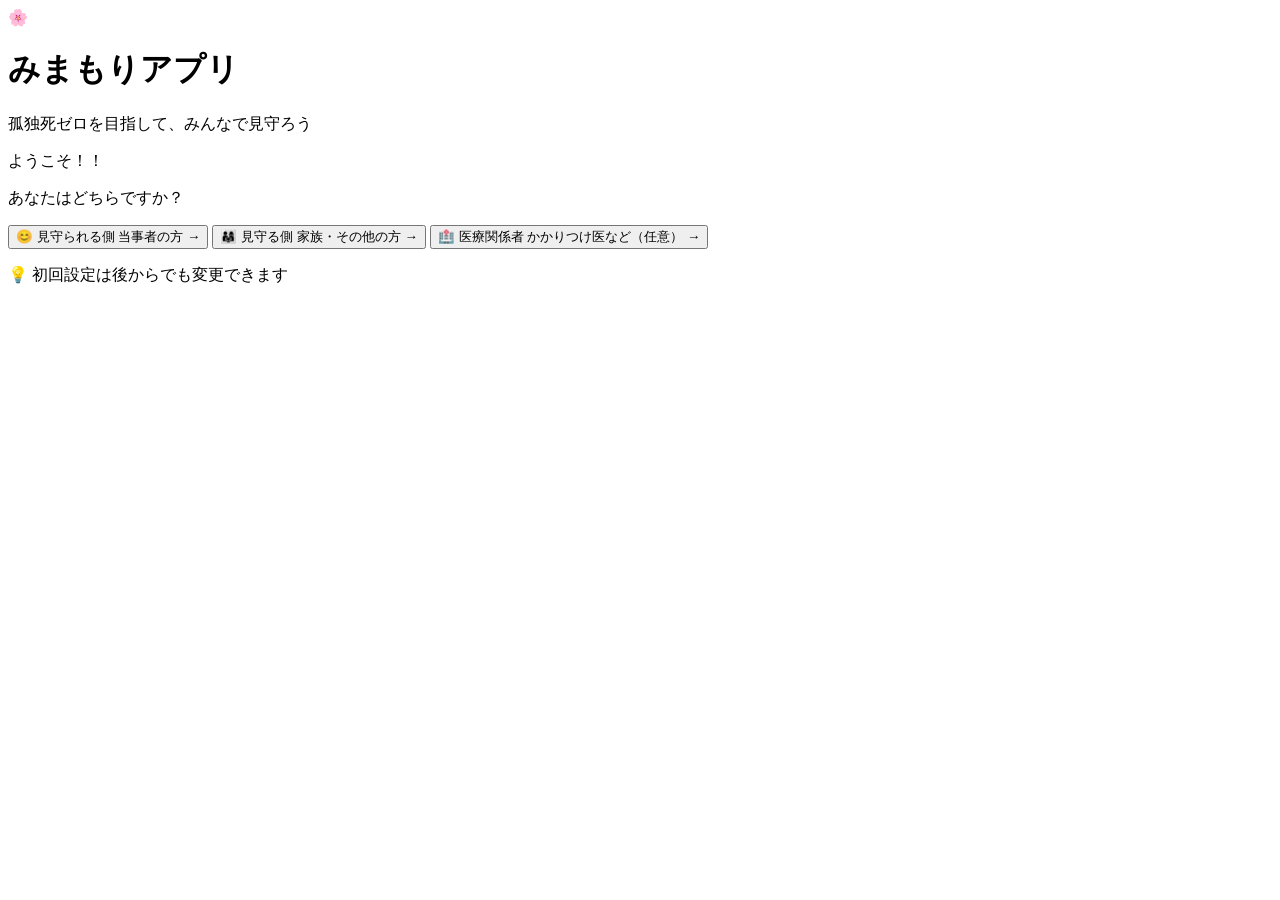
==== index.html @ 4f86789b "Add initial HTML structure for the app" ====
<!DOCTYPE html>
<html lang="ja">
<head>
  <meta charset="UTF-8" />
  <meta name="viewport" content="width=device-width, initial-scale=1.0" />
  <title>みまもりアプリ</title>
  <link rel="stylesheet" href="css/style.css" />
  <link href="https://fonts.googleapis.com/css2?family=Zen+Maru+Gothic:wght@400;500;700;900&family=M+PLUS+Rounded+1c:wght@400;700;800&display=swap" rel="stylesheet" />
</head>
<body>
  <div class="bg-blobs">
    <div class="blob blob1"></div>
    <div class="blob blob2"></div>
    <div class="blob blob3"></div>
  </div>

  <main class="login-container">
    <div class="login-card">
      <div class="logo-area">
        <div class="logo-icon">🌸</div>
        <h1 class="app-title">みまもりアプリ</h1>
        <p class="app-subtitle">孤独死ゼロを目指して、みんなで見守ろう</p>
      </div>

      <div class="welcome-badge">
        <span>ようこそ！！</span>
      </div>

      <p class="role-prompt">あなたはどちらですか？</p>

      <div class="role-buttons">
        <button class="role-btn patient-btn" onclick="goTo('patient.html')">
          <span class="btn-icon">😊</span>
          <span class="btn-main">見守られる側</span>
          <span class="btn-sub">当事者の方</span>
          <span class="btn-arrow">→</span>
        </button>

        <button class="role-btn watcher-btn" onclick="goTo('watcher.html')">
          <span class="btn-icon">👨‍👩‍👧</span>
          <span class="btn-main">見守る側</span>
          <span class="btn-sub">家族・その他の方</span>
          <span class="btn-arrow">→</span>
        </button>

        <button class="role-btn medical-btn" onclick="goTo('medical.html')">
          <span class="btn-icon">🏥</span>
          <span class="btn-main">医療関係者</span>
          <span class="btn-sub">かかりつけ医など（任意）</span>
          <span class="btn-arrow">→</span>
        </button>
      </div>

      <p class="footer-note">💡 初回設定は後からでも変更できます</p>
    </div>
  </main>

  <script src="js/main.js"></script>
</body>
</html>
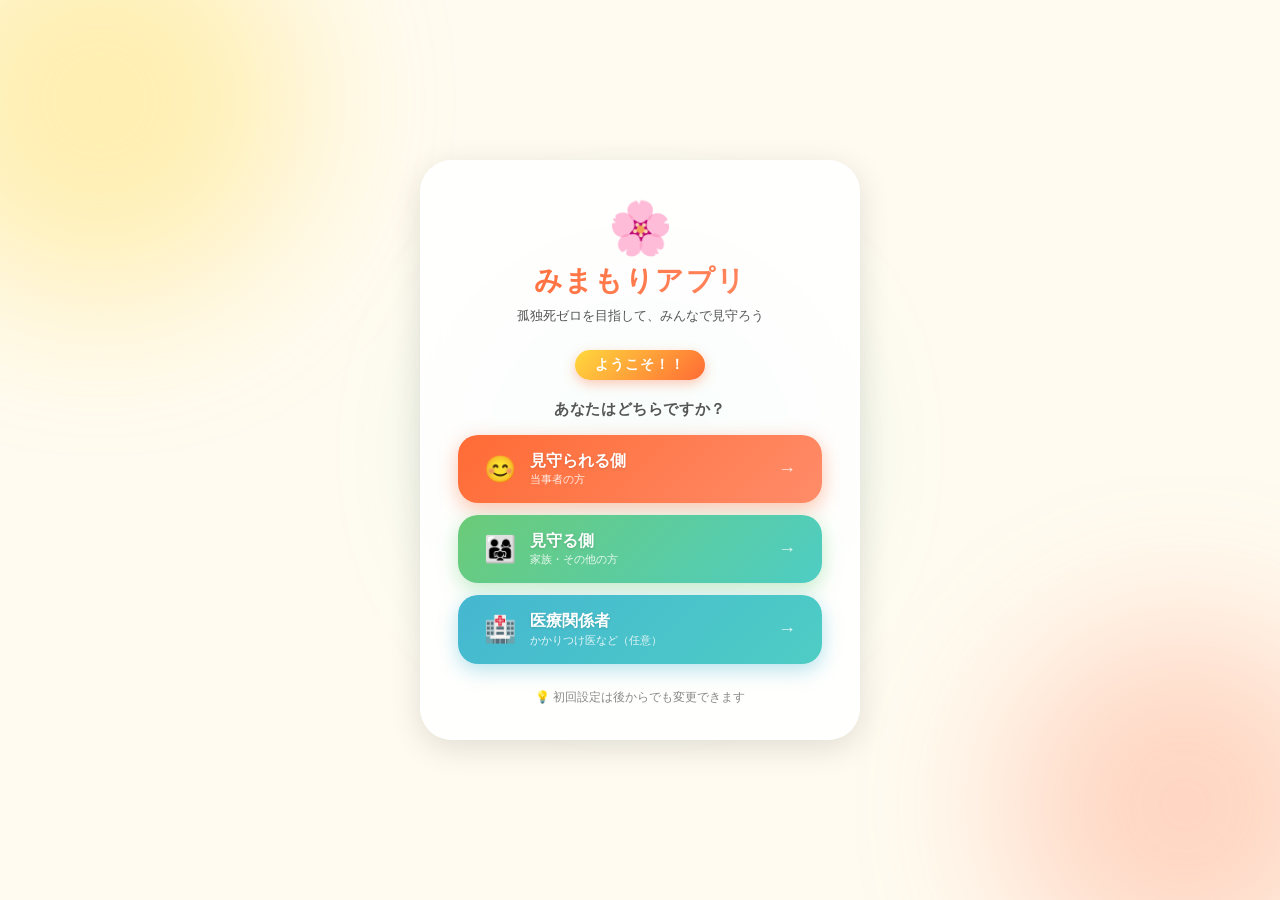
==== commit 6f5d9882: "Update stylesheet and script paths in index.html" ====
--- a/index.html
+++ b/index.html
@@ -4,7 +4,7 @@
   <meta charset="UTF-8" />
   <meta name="viewport" content="width=device-width, initial-scale=1.0" />
   <title>みまもりアプリ</title>
-  <link rel="stylesheet" href="css/style.css" />
+  <link rel="stylesheet" href="style.css" />
   <link href="https://fonts.googleapis.com/css2?family=Zen+Maru+Gothic:wght@400;500;700;900&family=M+PLUS+Rounded+1c:wght@400;700;800&display=swap" rel="stylesheet" />
 </head>
 <body>
@@ -55,6 +55,6 @@
     </div>
   </main>
 
-  <script src="js/main.js"></script>
+  <script src="main.js"></script>
 </body>
 </html>
--- a/style.css
+++ b/style.css
@@ -0,0 +1,315 @@
+/* ===========================
+   CSS Variables & Reset
+=========================== */
+:root {
+  --yellow:     #FFD93D;
+  --orange:     #FF6B35;
+  --coral:      #FF8C69;
+  --green:      #6BCB77;
+  --teal:       #4ECDC4;
+  --blue:       #45B7D1;
+  --purple:     #C77DFF;
+  --white:      #FFFFFF;
+  --cream:      #FFFBF0;
+  --text-dark:  #2D2D2D;
+  --text-mid:   #555555;
+  --text-light: #888888;
+  --shadow:     0 8px 32px rgba(0,0,0,0.12);
+  --shadow-hover: 0 16px 48px rgba(0,0,0,0.18);
+  --radius:     20px;
+  --radius-sm:  12px;
+
+  --font-main: 'Zen Maru Gothic', 'M PLUS Rounded 1c', sans-serif;
+}
+
+*, *::before, *::after {
+  box-sizing: border-box;
+  margin: 0;
+  padding: 0;
+}
+
+body {
+  font-family: var(--font-main);
+  background: var(--cream);
+  min-height: 100vh;
+  display: flex;
+  align-items: center;
+  justify-content: center;
+  overflow: hidden;
+  position: relative;
+}
+
+/* ===========================
+   Background Blobs
+=========================== */
+.bg-blobs {
+  position: fixed;
+  inset: 0;
+  z-index: 0;
+  pointer-events: none;
+}
+
+.blob {
+  position: absolute;
+  border-radius: 50%;
+  filter: blur(80px);
+  opacity: 0.35;
+  animation: floatBlob 8s ease-in-out infinite alternate;
+}
+
+.blob1 {
+  width: 400px; height: 400px;
+  background: var(--yellow);
+  top: -100px; left: -100px;
+  animation-delay: 0s;
+}
+
+.blob2 {
+  width: 350px; height: 350px;
+  background: var(--coral);
+  bottom: -80px; right: -80px;
+  animation-delay: 2s;
+}
+
+.blob3 {
+  width: 300px; height: 300px;
+  background: var(--teal);
+  top: 50%; left: 50%;
+  transform: translate(-50%, -50%);
+  animation-delay: 4s;
+}
+
+@keyframes floatBlob {
+  0%   { transform: translate(0, 0) scale(1); }
+  100% { transform: translate(30px, 20px) scale(1.1); }
+}
+
+/* ===========================
+   Login Container & Card
+=========================== */
+.login-container {
+  position: relative;
+  z-index: 1;
+  width: 100%;
+  max-width: 480px;
+  padding: 20px;
+}
+
+.login-card {
+  background: rgba(255, 255, 255, 0.88);
+  backdrop-filter: blur(20px);
+  -webkit-backdrop-filter: blur(20px);
+  border-radius: 32px;
+  padding: 40px 36px 32px;
+  box-shadow: var(--shadow);
+  border: 2px solid rgba(255,255,255,0.9);
+  animation: cardEnter 0.6s cubic-bezier(0.34, 1.56, 0.64, 1) both;
+}
+
+@keyframes cardEnter {
+  from { opacity: 0; transform: translateY(40px) scale(0.95); }
+  to   { opacity: 1; transform: translateY(0) scale(1); }
+}
+
+/* ===========================
+   Logo Area
+=========================== */
+.logo-area {
+  text-align: center;
+  margin-bottom: 24px;
+}
+
+.logo-icon {
+  font-size: 52px;
+  line-height: 1;
+  margin-bottom: 8px;
+  display: block;
+  animation: bounce 2s ease-in-out infinite;
+}
+
+@keyframes bounce {
+  0%, 100% { transform: translateY(0); }
+  50%       { transform: translateY(-8px); }
+}
+
+.app-title {
+  font-size: 28px;
+  font-weight: 900;
+  color: var(--text-dark);
+  letter-spacing: 0.05em;
+  background: linear-gradient(135deg, var(--orange), var(--coral));
+  -webkit-background-clip: text;
+  -webkit-text-fill-color: transparent;
+  background-clip: text;
+}
+
+.app-subtitle {
+  font-size: 13px;
+  color: var(--text-mid);
+  margin-top: 6px;
+  line-height: 1.5;
+}
+
+/* ===========================
+   Welcome Badge
+=========================== */
+.welcome-badge {
+  display: flex;
+  justify-content: center;
+  margin-bottom: 20px;
+}
+
+.welcome-badge span {
+  background: linear-gradient(135deg, var(--yellow), var(--orange));
+  color: var(--white);
+  font-weight: 700;
+  font-size: 14px;
+  padding: 6px 20px;
+  border-radius: 999px;
+  box-shadow: 0 4px 12px rgba(255,107,53,0.35);
+  letter-spacing: 0.08em;
+  animation: pulse 2.5s ease-in-out infinite;
+}
+
+@keyframes pulse {
+  0%, 100% { box-shadow: 0 4px 12px rgba(255,107,53,0.35); }
+  50%       { box-shadow: 0 4px 24px rgba(255,107,53,0.6); }
+}
+
+/* ===========================
+   Role Prompt
+=========================== */
+.role-prompt {
+  text-align: center;
+  font-size: 15px;
+  font-weight: 700;
+  color: var(--text-mid);
+  margin-bottom: 16px;
+  letter-spacing: 0.04em;
+}
+
+/* ===========================
+   Role Buttons
+=========================== */
+.role-buttons {
+  display: flex;
+  flex-direction: column;
+  gap: 12px;
+  margin-bottom: 24px;
+}
+
+.role-btn {
+  display: grid;
+  grid-template-columns: 44px 1fr 24px;
+  grid-template-rows: auto auto;
+  align-items: center;
+  gap: 0 8px;
+  width: 100%;
+  padding: 16px 20px;
+  border: none;
+  border-radius: var(--radius);
+  cursor: pointer;
+  font-family: var(--font-main);
+  text-align: left;
+  transition: transform 0.2s cubic-bezier(0.34, 1.56, 0.64, 1),
+              box-shadow 0.2s ease;
+  position: relative;
+  overflow: hidden;
+}
+
+.role-btn::before {
+  content: '';
+  position: absolute;
+  inset: 0;
+  opacity: 0;
+  transition: opacity 0.2s;
+  background: rgba(255,255,255,0.25);
+}
+
+.role-btn:hover::before { opacity: 1; }
+.role-btn:hover {
+  transform: translateY(-3px) scale(1.02);
+  box-shadow: var(--shadow-hover);
+}
+.role-btn:active {
+  transform: translateY(0) scale(0.98);
+}
+
+.btn-icon {
+  font-size: 26px;
+  grid-row: 1 / 3;
+  grid-column: 1;
+  display: flex;
+  align-items: center;
+  justify-content: center;
+}
+
+.btn-main {
+  font-size: 16px;
+  font-weight: 800;
+  color: var(--white);
+  grid-row: 1;
+  grid-column: 2;
+  line-height: 1.2;
+  text-shadow: 0 1px 3px rgba(0,0,0,0.15);
+}
+
+.btn-sub {
+  font-size: 11px;
+  color: rgba(255,255,255,0.85);
+  grid-row: 2;
+  grid-column: 2;
+  margin-top: 2px;
+}
+
+.btn-arrow {
+  font-size: 18px;
+  color: rgba(255,255,255,0.8);
+  grid-row: 1 / 3;
+  grid-column: 3;
+  display: flex;
+  align-items: center;
+  transition: transform 0.2s;
+}
+
+.role-btn:hover .btn-arrow {
+  transform: translateX(4px);
+}
+
+/* Individual button colors */
+.patient-btn {
+  background: linear-gradient(135deg, #FF6B35, #FF8C69);
+  box-shadow: 0 6px 20px rgba(255,107,53,0.4);
+}
+
+.watcher-btn {
+  background: linear-gradient(135deg, #6BCB77, #4ECDC4);
+  box-shadow: 0 6px 20px rgba(107,203,119,0.4);
+}
+
+.medical-btn {
+  background: linear-gradient(135deg, #45B7D1, #4ECDC4);
+  box-shadow: 0 6px 20px rgba(69,183,209,0.4);
+}
+
+/* ===========================
+   Footer Note
+=========================== */
+.footer-note {
+  text-align: center;
+  font-size: 12px;
+  color: var(--text-light);
+  line-height: 1.5;
+}
+
+/* ===========================
+   Responsive
+=========================== */
+@media (max-width: 480px) {
+  .login-card {
+    padding: 32px 24px 28px;
+  }
+  .app-title {
+    font-size: 24px;
+  }
+}
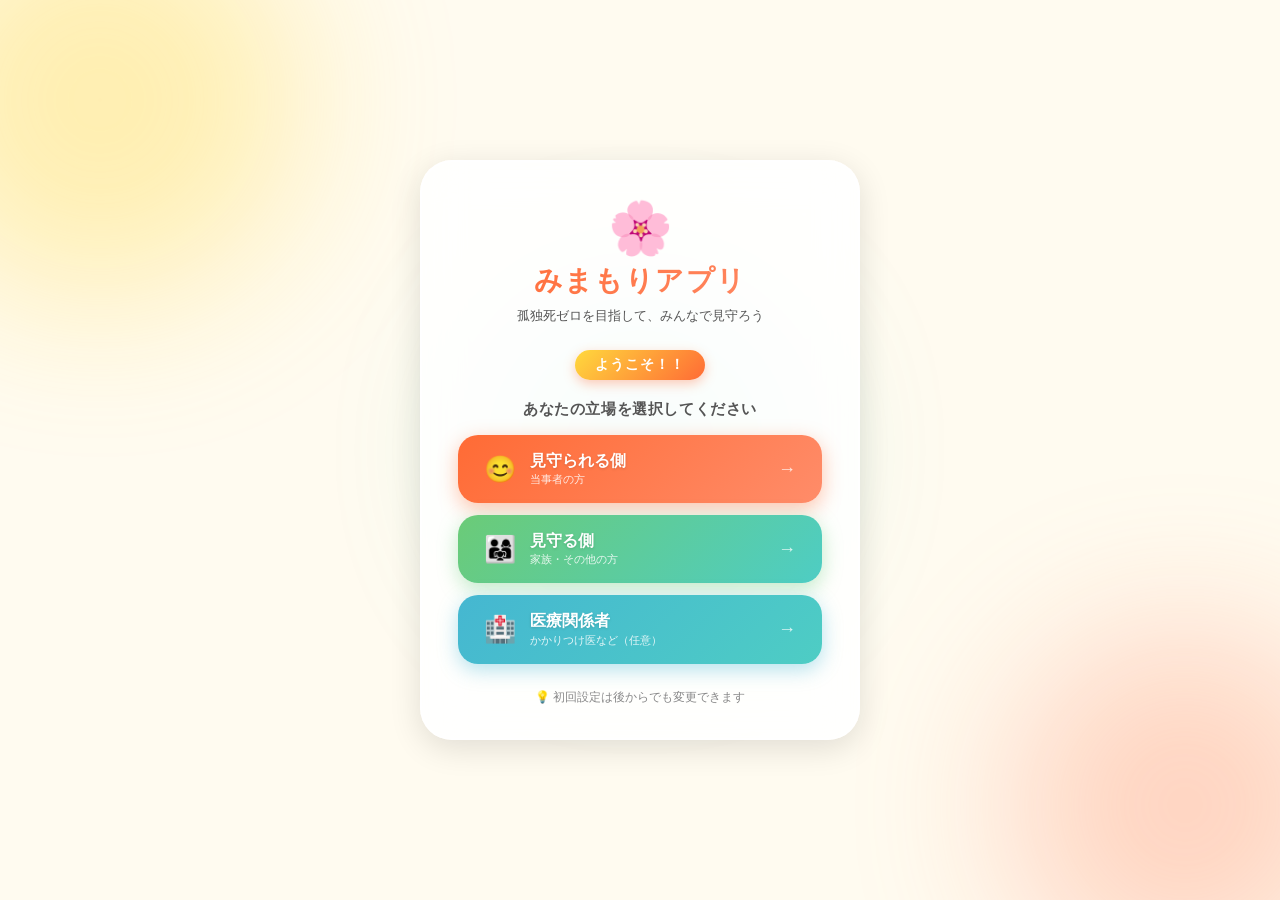
==== commit 341e578d: "Update role prompts and button actions in index.html" ====
--- a/index.html
+++ b/index.html
@@ -26,24 +26,24 @@
         <span>ようこそ！！</span>
       </div>
 
-      <p class="role-prompt">あなたはどちらですか？</p>
+      <p class="role-prompt">あなたの立場を選択してください</p>
 
       <div class="role-buttons">
-        <button class="role-btn patient-btn" onclick="goTo('patient.html')">
+        <button class="role-btn patient-btn" onclick="goTo('patient')">
           <span class="btn-icon">😊</span>
           <span class="btn-main">見守られる側</span>
           <span class="btn-sub">当事者の方</span>
           <span class="btn-arrow">→</span>
         </button>
 
-        <button class="role-btn watcher-btn" onclick="goTo('watcher.html')">
+        <button class="role-btn watcher-btn" onclick="goTo('watcher')">
           <span class="btn-icon">👨‍👩‍👧</span>
           <span class="btn-main">見守る側</span>
           <span class="btn-sub">家族・その他の方</span>
           <span class="btn-arrow">→</span>
         </button>
 
-        <button class="role-btn medical-btn" onclick="goTo('medical.html')">
+        <button class="role-btn medical-btn" onclick="goTo('medical')">
           <span class="btn-icon">🏥</span>
           <span class="btn-main">医療関係者</span>
           <span class="btn-sub">かかりつけ医など（任意）</span>
@@ -51,10 +51,34 @@
         </button>
       </div>
 
+      <!-- 設定状況バッジ -->
+      <div class="setup-status" id="setupStatus"></div>
+
       <p class="footer-note">💡 初回設定は後からでも変更できます</p>
+
+      <!-- リセットボタン -->
+      <div class="reset-area" id="resetArea" style="display:none;">
+        <button class="reset-all-btn" onclick="confirmReset()">
+          🔄 全ての設定をリセット
+        </button>
+      </div>
     </div>
   </main>
 
+  <!-- リセット確認モーダル -->
+  <div class="modal-overlay" id="resetModal" style="display:none;">
+    <div class="modal-card">
+      <div class="modal-icon" id="resetModalIcon">⚠️</div>
+      <h3 class="modal-title" id="resetModalTitle">設定をリセットしますか？</h3>
+      <p class="modal-desc" id="resetModalDesc">保存されている設定情報が削除されます。</p>
+      <div class="modal-btns">
+        <button class="modal-cancel" onclick="closeModal()">キャンセル</button>
+        <button class="modal-confirm" onclick="executeReset()">リセットする</button>
+      </div>
+    </div>
+  </div>
+
   <script src="main.js"></script>
+  <script src="index.js"></script>
 </body>
 </html>
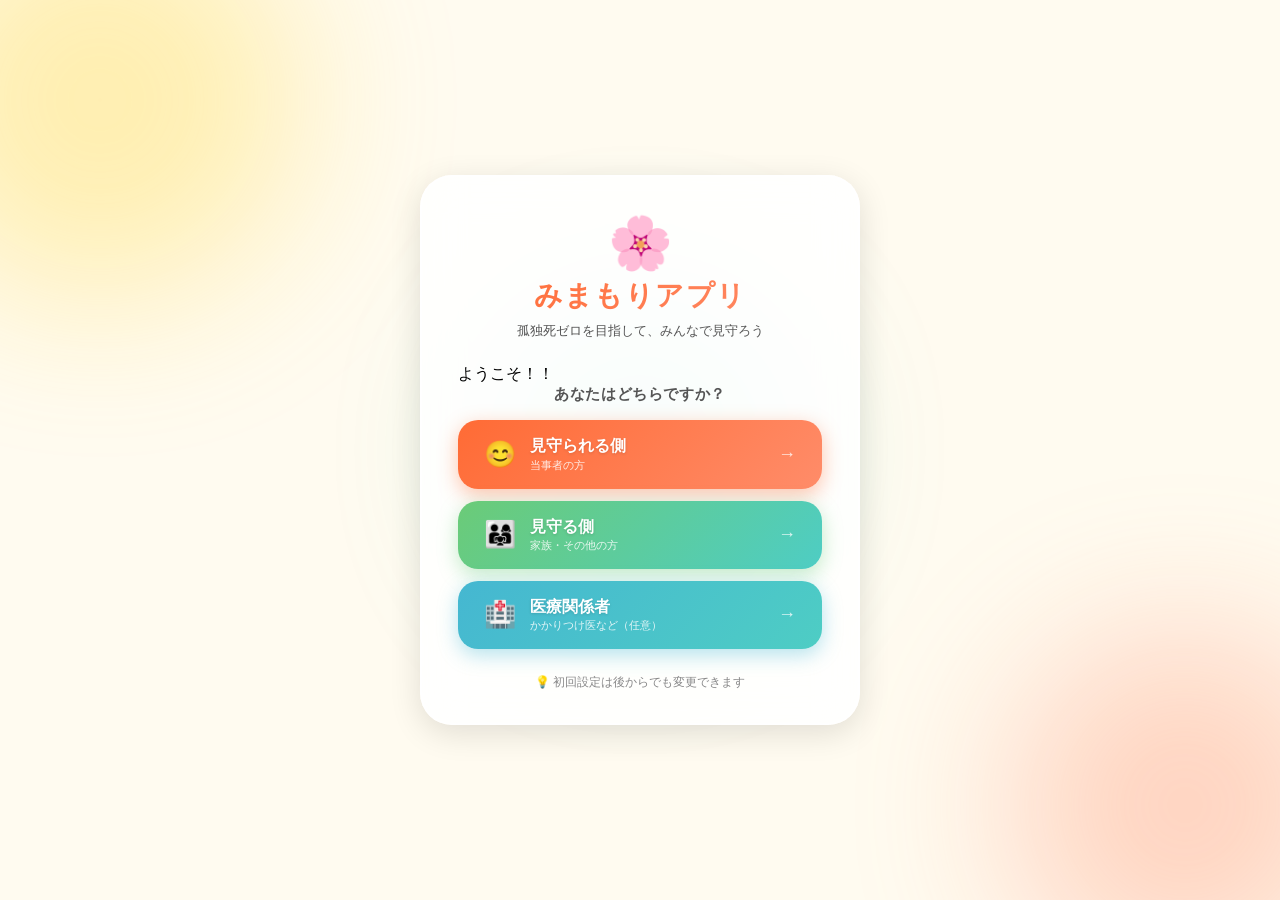
==== commit fae9e576: "Update index.html" ====
--- a/index.html
+++ b/index.html
@@ -22,11 +22,9 @@
         <p class="app-subtitle">孤独死ゼロを目指して、みんなで見守ろう</p>
       </div>
 
-      <div class="welcome-badge">
-        <span>ようこそ！！</span>
-      </div>
+      <p class="welcome-text">ようこそ！！</p>
 
-      <p class="role-prompt">あなたの立場を選択してください</p>
+      <p class="role-prompt">あなたはどちらですか？</p>
 
       <div class="role-buttons">
         <button class="role-btn patient-btn" onclick="goTo('patient')">
--- a/style.css
+++ b/style.css
@@ -35,7 +35,8 @@
   display: flex;
   align-items: center;
   justify-content: center;
-  overflow: hidden;
+  overflow-x: hidden;
+  overflow-y: auto;
   position: relative;
 }
 
@@ -313,3 +314,188 @@
     font-size: 24px;
   }
 }
+
+/* ===========================
+   設定状況バッジ
+=========================== */
+.setup-status {
+  margin-bottom: 12px;
+}
+
+.status-title {
+  font-size: 11px;
+  font-weight: 700;
+  color: var(--text-light);
+  text-align: center;
+  margin-bottom: 8px;
+  letter-spacing: 0.05em;
+}
+
+.status-badge {
+  display: flex;
+  align-items: center;
+  gap: 8px;
+  background: #f5f5f5;
+  border-radius: var(--radius-sm);
+  padding: 8px 12px;
+  font-size: 12px;
+  color: var(--text-mid);
+  margin-bottom: 6px;
+}
+
+.status-badge span:first-child { font-size: 16px; }
+.status-badge span:nth-child(2) { flex: 1; font-weight: 700; }
+
+.status-done {
+  font-size: 11px;
+  color: var(--green);
+  font-weight: 700;
+}
+
+/* ===========================
+   リセットボタン
+=========================== */
+.reset-area {
+  margin-top: 8px;
+  text-align: center;
+}
+
+.reset-all-btn {
+  background: none;
+  border: 1.5px solid #ddd;
+  border-radius: 999px;
+  padding: 7px 18px;
+  font-family: var(--font-main);
+  font-size: 12px;
+  font-weight: 700;
+  color: var(--text-light);
+  cursor: pointer;
+  transition: all 0.2s;
+}
+
+.reset-all-btn:hover {
+  border-color: #FF6B6B;
+  color: #FF6B6B;
+}
+
+/* ===========================
+   リセット確認モーダル
+=========================== */
+.modal-overlay {
+  position: fixed;
+  inset: 0;
+  background: rgba(0, 0, 0, 0.45);
+  display: flex;
+  align-items: center;
+  justify-content: center;
+  z-index: 100;
+  padding: 20px;
+  animation: fadeIn 0.2s ease;
+}
+
+@keyframes fadeIn {
+  from { opacity: 0; }
+  to   { opacity: 1; }
+}
+
+.modal-card {
+  background: white;
+  border-radius: 24px;
+  padding: 32px 28px;
+  max-width: 320px;
+  width: 100%;
+  text-align: center;
+  box-shadow: 0 20px 60px rgba(0,0,0,0.2);
+  animation: cardEnter 0.3s cubic-bezier(0.34, 1.56, 0.64, 1) both;
+}
+
+.modal-icon {
+  font-size: 40px;
+  margin-bottom: 12px;
+}
+
+.modal-title {
+  font-size: 17px;
+  font-weight: 900;
+  color: var(--text-dark);
+  margin-bottom: 10px;
+}
+
+.modal-desc {
+  font-size: 13px;
+  color: var(--text-mid);
+  line-height: 1.7;
+  margin-bottom: 24px;
+}
+
+.modal-btns {
+  display: flex;
+  gap: 10px;
+}
+
+.modal-cancel {
+  flex: 1;
+  padding: 11px;
+  border: 2px solid #eee;
+  border-radius: 999px;
+  background: white;
+  font-family: var(--font-main);
+  font-size: 14px;
+  font-weight: 700;
+  color: var(--text-mid);
+  cursor: pointer;
+  transition: all 0.2s;
+}
+
+.modal-cancel:hover {
+  border-color: var(--orange);
+  color: var(--orange);
+}
+
+.modal-confirm {
+  flex: 1;
+  padding: 11px;
+  border: none;
+  border-radius: 999px;
+  background: linear-gradient(135deg, #FF6B6B, #FF8E53);
+  font-family: var(--font-main);
+  font-size: 14px;
+  font-weight: 700;
+  color: white;
+  cursor: pointer;
+  transition: all 0.2s;
+  box-shadow: 0 4px 12px rgba(255,107,107,0.4);
+}
+
+.modal-confirm:hover {
+  transform: translateY(-1px);
+  box-shadow: 0 6px 20px rgba(255,107,107,0.5);
+}
+
+/* 個別リセットボタン */
+.status-badge {
+  flex-wrap: wrap;
+  gap: 6px;
+}
+
+.status-badge-name {
+  flex: 1;
+}
+
+.individual-reset-btn {
+  background: none;
+  border: 1.5px solid var(--btn-color, #ddd);
+  border-radius: 999px;
+  padding: 3px 10px;
+  font-family: var(--font-main);
+  font-size: 11px;
+  font-weight: 700;
+  color: var(--btn-color, #aaa);
+  cursor: pointer;
+  transition: all 0.2s;
+  white-space: nowrap;
+}
+.individual-reset-btn:hover {
+  background: var(--btn-color, #ddd);
+  color: white;
+}
